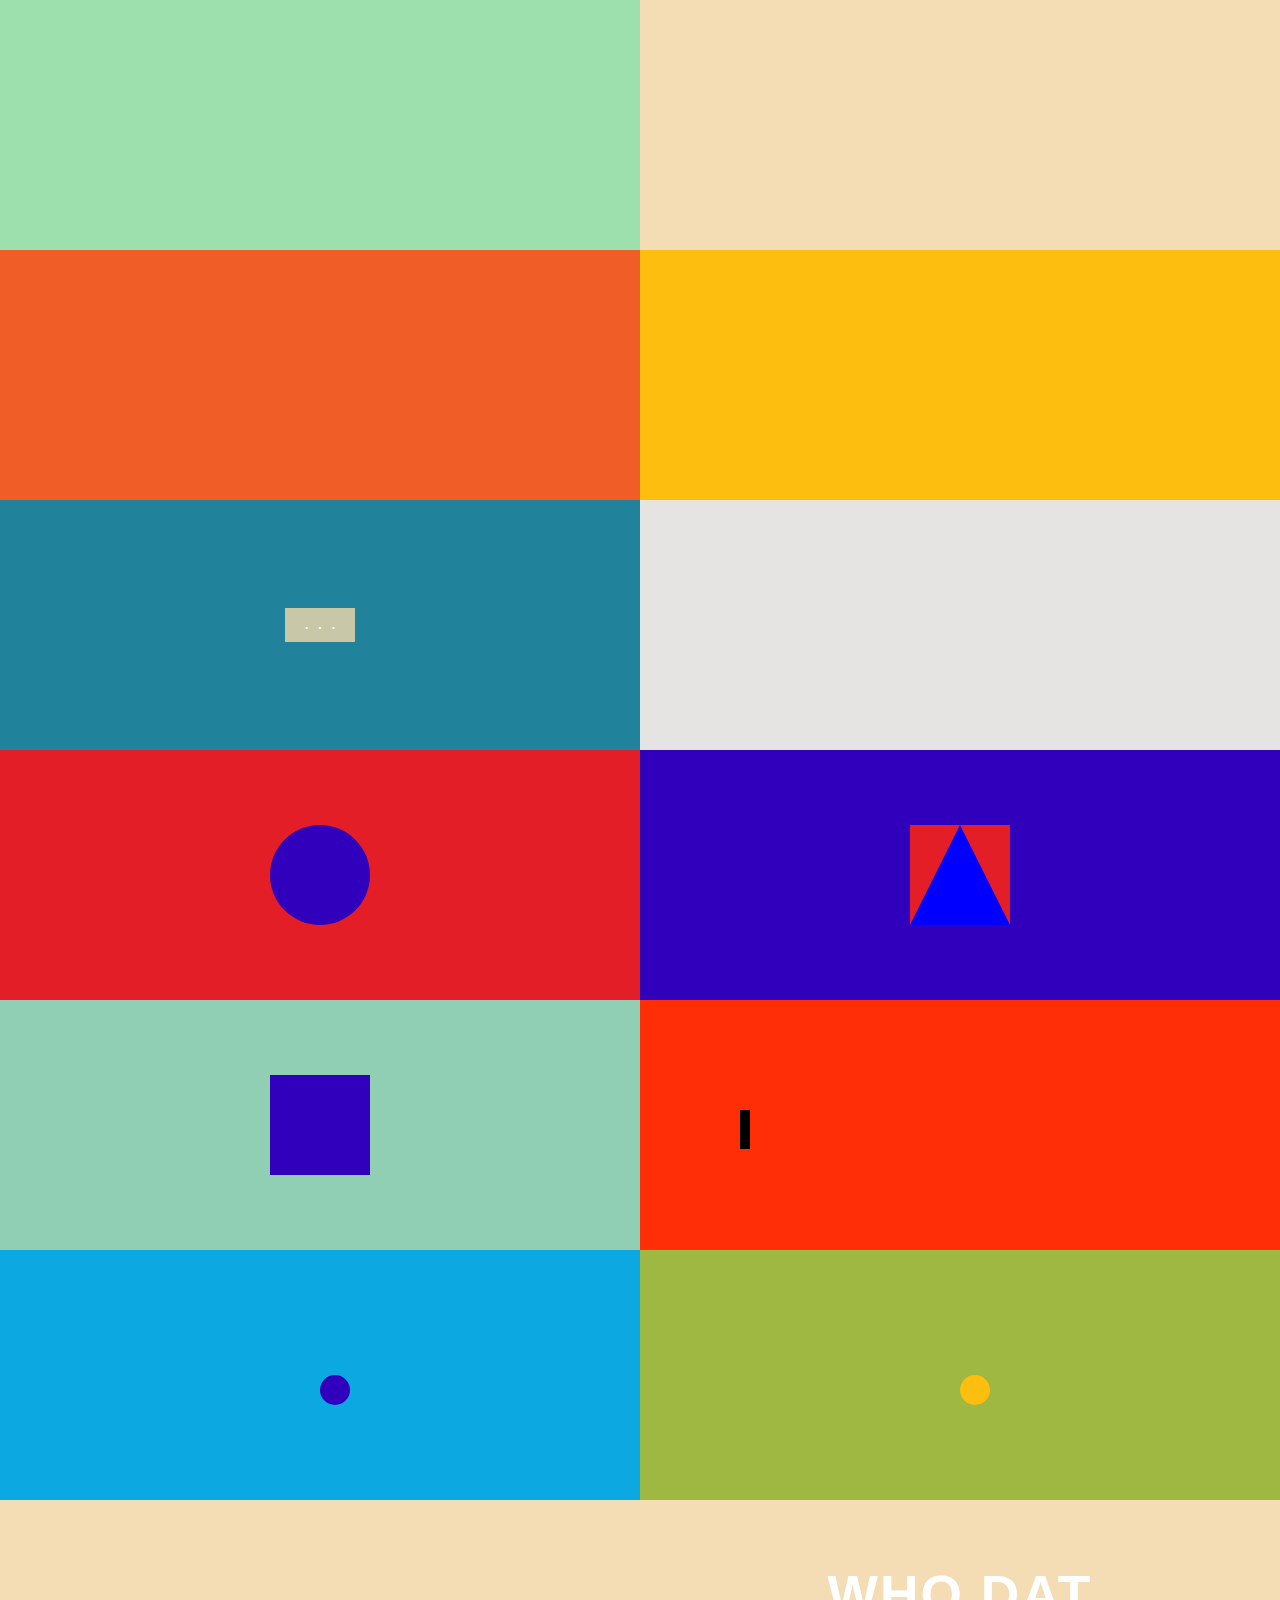
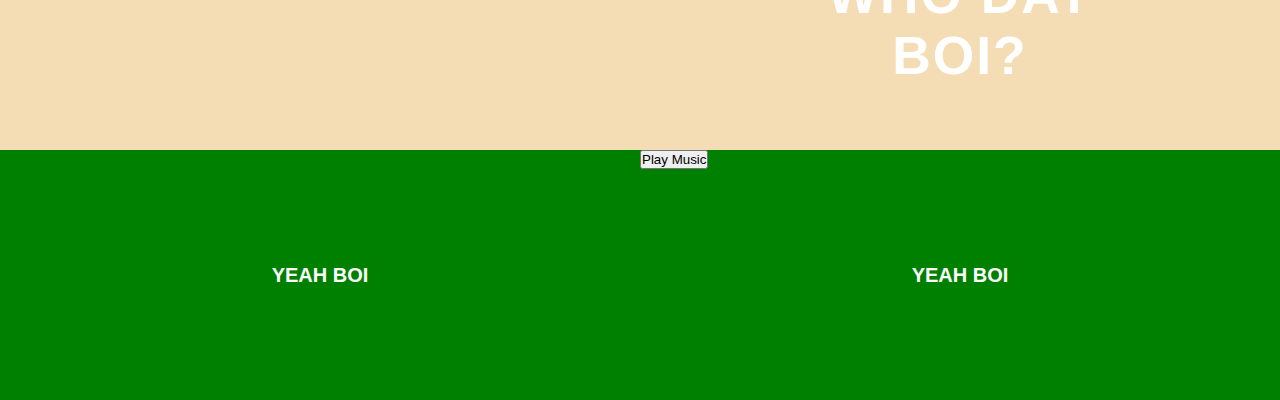
==== charrette/index.html @ 0225986e "yeah" ====
<!DOCTYPE html>
<html>

<head>
    <title>50 Results Charrette</title>
    <meta charset="utf-8" />
    <link rel="stylesheet" href="assets/main.css" type="text/css" />

    <!-- jquery -->
    <script src="https://code.jquery.com/jquery-1.10.2.js"></script>
    <script src="assets/script.js"></script>

</head>

<body>
    <!-- item 1 -->
      <div class="item" id="button1">
      </div>
    <!-- item 2 -->
    <div class="item" id="button2">
    </div>
    <!-- item 3 -->
    <div class="item" id="button3">
    </div>
    <!-- item 4 -->
    <div class="item" id="button4">
    </div>
    <!-- item 5 -->
    <div class="item" id="button5">
    <input type="button" id="buttonclick" value=".   .   ."></input>
    </div>
     <!-- item 6 -->
    <div class="item" id="button6">
    </div>
    <!-- item 7 -->
    <div class="item" id="button7">
    <a class="circle" id="square" style="border-radius: 125px;"></a>
    </div>
      <!-- item 8 -->
    <div class="item" id="button8">
    <a class="circle2" id="triangle" style="border-radius: 0px;"></a>
    </div>
       <!-- item 9 -->
    <div class="item" id="button9">
    <a class="square9" id="square" style="border-radius: 0px;"></a>
    </div>
       <!-- item 10-->
    <div class="item" id="button10">
    <div id="bar"></div>
    </div>

       <!-- item 11 -->
    <div class="item" id="button11">
    <a class="square11" id="square" style="border-radius: 125px;"></a>
    </div>

    <!-- item 12 -->
    <div class="item" id="button12">
    <a class="square12" id="square" style="border-radius: 125px;"></a>
    </div>
    <!-- item 13 -->
    <div class="item" id="button13">
    <a class="square13" id="square" style="border-radius: 0px;"></a>
    </div>
<!-- item 14 -->
    <div class="item" id="button14">
    <a class="square14" id="square" style="border-radius: 0px;"></a>
    </div>
    <!-- item 15 -->
    <div class="item" id="button15">
   <p class="centralT" id="yess">YEAH BOI</p>
    </div>
       
       <!-- item 16 -->
    <div class="item" id="button16">
   <p class="centralT" id="yess">YEAH BOI</p>
  <audio id="yeahhh"> <src="img/YEAH.mp3"></audio>
  <button onclick="document.getElementById('yeahhh').play()">Play Music</button>

    </div>
              

</body>
</html>
---- charrette/assets/main.css ----
/* reset padding and margins */

* {
	margin: 0px;
	padding: 0px;
}

body {
	font-family: helvetica, arial, sans-serif;
}

/* container */

.container {
	position: absolute;
	width: 100%;
	height:auto;
}

/* items */

.item {
	width: 50%;
    height: 250px;
    display: inline-block;
    margin: 0;
    float: left;
    overflow: hidden;
    position: relative;
	float: left; 
}

#button1{
	background-color: #9DE0AD;
}
#button2{
	background-color: #F4DDB4;

	
}
#button2:active::after {
	content: 'WOW';
	color: white;
    text-align: center;
    margin: 0;
    position: absolute;
    top: 50%;
    left: 50%;
    transform: translate(-50%, -50%);
    font-family: 'Helvetica', sans-serif;
    font-weight: bold;
    letter-spacing: 2px;
    font-size: 40pt;
}


#button3{
	background-color: #F15D27 ;
	cursor: help;
	
}
#button4{
	background-color: #FEBE10;
	cursor: crosshair;

	
}


#button5{
  background-color: #21839B;
}

#buttonclick{
    text-align: center;
    margin: 0;
    position: absolute;
    top: 50%;
    left: 50%;
    transform: translate(-50%, -50%);
    font-family: 'Helvetica', sans-serif;
    font-weight: bold;
    border: none;
    color: white;
    padding: 10px 20px;
    text-align: center;
    display: inline-block;
    font-size: 12px;
    background-color: #C8C8A9 ;
}

#button6{
	background-color: #E5E4E3;

	
}
#button6:active::after {
	content: '( ͡° ͜ʖ ͡°)       |°з°|';
	color: white;
    text-align: center;
    margin: 0;
    position: absolute;
    top: 50%;
    left: 50%;
    transform: translate(-50%, -50%);
    font-family: 'Helvetica', sans-serif;
    font-weight: bold;
    font-size: 20pt;
}

.circle {
    width:100px;
    height:100px;
    padding: 0;
    margin: 0;
    background-color: #3100BC;
    border-radius: 50px;
    outline: none;
    position: absolute;
    top: 50%;
    left: 50%;
    transform: translate(-50%, -50%);
}

#button7 .circle {
	background-color: #3100BC;
  
}

.square {
    width:100px;
    height:100px;
    padding: 0;
    margin: 0;
    background-color: #3100BC;
    outline: none;
    position: absolute;
    top: 50%;
    left: 50%;
    transform: translate(-50%, -50%);
}


#button7{
  background-color: #E41E26;

}

.circle2 {
    width:100px;
    height:100px;
    padding: 0;
    margin: 0;
    background-color: #E41E26;
    border-radius: 50px;
    outline: none;
    position: absolute;
    top: 50%;
    left: 50%;
    transform: translate(-50%, -50%);
}

.square2 {
    width:100px;
    height:100px;
    padding: 0;
    margin: 0;
    background-color: #E41E26;
    outline: none;
    position: absolute;
    top: 50%;
    left: 50%;
    transform: translate(-50%, -50%);
}

#triangle {
	width: 0;
	height: 0;
	background-color: #E41E26;
	border-left: 50px solid transparent;
	border-right: 50px solid transparent;
	border-bottom: 100px solid blue;
}

#button8 .circle2 {
	background-color: #E41E26;
    -webkit-transition: all 900ms ease;
                -moz-transition: all 900ms ease;
                -ms-transition: all 900ms ease;
                -o-transition: all 900ms ease;
                transition: all 900ms ease;
}

#button8{
  background-color: #3100BC;
}


#button9{
  background-color: #91CFB4;
}
.square9 {
    width:100px;
    height:100px;
    padding: 0;
    margin: 0;
    background-color: #3100BC;
    outline: none;
    position: absolute;
    top: 50%;
    left: 50%;
    transform: translate(-50%, -50%);
 }

 .square9:active{
 	width:100px;
    height:100px;
    padding: 0;
    margin: 0;
    background-color: #3100BC;
    outline: none;
    position: absolute;
    top: 50%;
    left: 50%;
    transform: translate(-50%, -50%);
  	animation-name: floating;
	-webkit-animation-name: floating;

	animation-duration: 1.5s;
	-webkit-animation-duration: 1.5s;

	animation-iteration-count: infinite;
	-webkit-animation-iteration-count: infinite;
}


@keyframes floating {
	0% {
		transform: translateY(0%);
	}
	50% {
		transform: translateY(15%);
	}
	100% {
		transform: translateY(0%);
	}
}


#button10{
  background-color: #FF2E06;
}

#bar {
    height: 39px;
    width: 10px;
    left: 100px;
    background-color: #000000;
    position: absolute;
    margin-top: 110px;
    cursor: pointer;
    transition: width 1s;
  }

  #bar.clicked {
      width: 200px;
    }


#button11{
  background-color: #0BA8E1;
}
.square11 {
    width:30px;
    height:30px;
    padding: 0;
    margin: 0;
    background-color: #3100BC;
    outline: none;
    position: absolute;
    top: 50%;
    left: 50%;
    /*transform: translate(-50%, -50%);*/
 }


.square11:hover{
  	animation-name: floating;
	-webkit-animation-name: floating;

	animation-duration: 1.5s;
	-webkit-animation-duration: 1.5s;

	animation-iteration-count: infinite;
	-webkit-animation-iteration-count: infinite;
}


@keyframes floating {
	0% {
		transform: translateY(0%);
	}
	50% {
		transform: translateY(50%);
	}
	100% {
		transform: translateY(0%);
	}
}

@-webkit-keyframes floating {
	0% {
		-webkit-transform: translateY(0%);
	}
	50% {
		-webkit-transform: translateY(8%);
	}
	100% {
		-webkit-transform: translateY(0%);
	}
}



#button12{
  background-color: #9EB841;
}
.square12 {
    width:30px;
    height:30px;
    padding: 0;
    margin: 0;
    background-color: #FEBE10;
    outline: none;
    position: absolute;
    top: 50%;
    left: 50%;
    /*transform: translate(-50%, -50%);*/
 }


.square12:hover{
  	animation-name: bounce;
  transform-origin: center bottom;

	animation-duration: 100ms;
	-webkit-animation-duration: 1.5s;

	animation-iteration-count: infinite;
	-webkit-animation-iteration-count: infinite;
}

@keyframes bounce {
  from, 20%, 53%, 80%, to { 
    animation-timing-function: cubic-bezier(0.215, 0.610, 0.355, 1.000);
    transform: translate3d(0,0,0);
  }

  40%, 43% {
    animation-timing-function: cubic-bezier(0.755, 0.050, 0.855, 0.060);
    transform: translate3d(0, -30px, 0);
  }

  70% {
    animation-timing-function: cubic-bezier(0.755, 0.050, 0.855, 0.060);
    transform: translate3d(0, -15px, 0);
  }

  90% {
    transform: translate3d(0,-4px,0);
  }
}

#button13{
	background-color: #F4DDB4;

	
}
#button13:active {
	content: 'byee';
	color: white;
    text-align: center;
    margin: 0;
    position: absolute;
    top: 50%;
    left: 50%;
    transform: translate(-50%, -50%);
    font-family: 'Helvetica', sans-serif;
    font-weight: bold;
    letter-spacing: 2px;
    font-size: 40pt;
}

#button14{
	background-color: #F4DDB4;
}
	
#button14::after {
	content: 'WHO DAT BOI?';
	color: white;
    text-align: center;
    margin: 0;
    position: absolute;
    top: 50%;
    left: 50%;
    transform: translate(-50%, -50%);
    font-family: 'Helvetica', sans-serif;
    font-weight: bold;
    letter-spacing: 2px;
    font-size: 40pt;
}


#button14:hover::after {
	content: 'WHO HIM IS?';
	color: white;
}


#button15 {
    background-color: green;
}


#yess {
	cursor: pointer;
    font-size: 20px;
    font-weight: bold;
    max-width: 80%;
    max-height: 400px;
    margin: 0;
    -webkit-transition: all 2000ms ease;
    -moz-transition: all 2000ms ease;
    -ms-transition: all 2000ms ease;
    -o-transition: all 2000ms ease;
    transition: all 2000ms ease;
    word-break: break-all;
    color:white;
    text-align: center;
    margin: 0;
    position: absolute;
    top: 50%;
    left: 50%;
    transform: translate(-50%, -50%);


}

#button16 {
    background-color: green;
}
/*#button13.item: : after {
 animation-name: zoomOutUp;
 animation-duration: 100ms;
	-webkit-animation-duration: 1.5s;

	animation-iteration-count: infinite;
	-webkit-animation-iteration-count: infinite;
}

@keyframes zoomOutUp {
  40% {
    opacity: 1;
    transform: scale3d(.475, .475, .475) translate3d(0, 60px, 0);
    animation-timing-function: cubic-bezier(0.550, 0.055, 0.675, 0.190);
  }

  to {
    opacity: 0;
    transform: scale3d(.1, .1, .1) translate3d(0, -2000px, 0);
    transform-origin: center bottom;
    animation-timing-function: cubic-bezier(0.175, 0.885, 0.320, 1);
  }
}
*/

/* .square11:active{
  	animation-name: tada;
	-webkit-animation-name: tada;

	animation-duration: 1.5s;
	-webkit-animation-duration: 1.5s;

	animation-iteration-count: infinite;
	-webkit-animation-iteration-count: infinite;
}

@keyframes tada {
  from {
    transform: scale3d(1, 1, 1);
  }

  10%, 20% {
    transform: scale3d(.9, .9, .9) rotate3d(0, 0, 1, -3deg);
  }

  30%, 50%, 70%, 90% {
    transform: scale3d(1.1, 1.1, 1.1) rotate3d(0, 0, 1, 3deg);
  }

  40%, 60%, 80% {
    transform: scale3d(1.1, 1.1, 1.1) rotate3d(0, 0, 1, -3deg);
  }

  to {
    transform: scale3d(1, 1, 1);
  }
}
*/


/* example buttons */

/*#button-1:hover {
	transform: rotate(90deg) scale(1.5);
	opacity: .3;
	background-color: green;
}

#button-1:active {
	background: pink;
	opacity: 1;
}*/

/* example buttons */

/*#button-2::after {
	content: 'this is added after the content inside the button';
	color: white;
}
*/
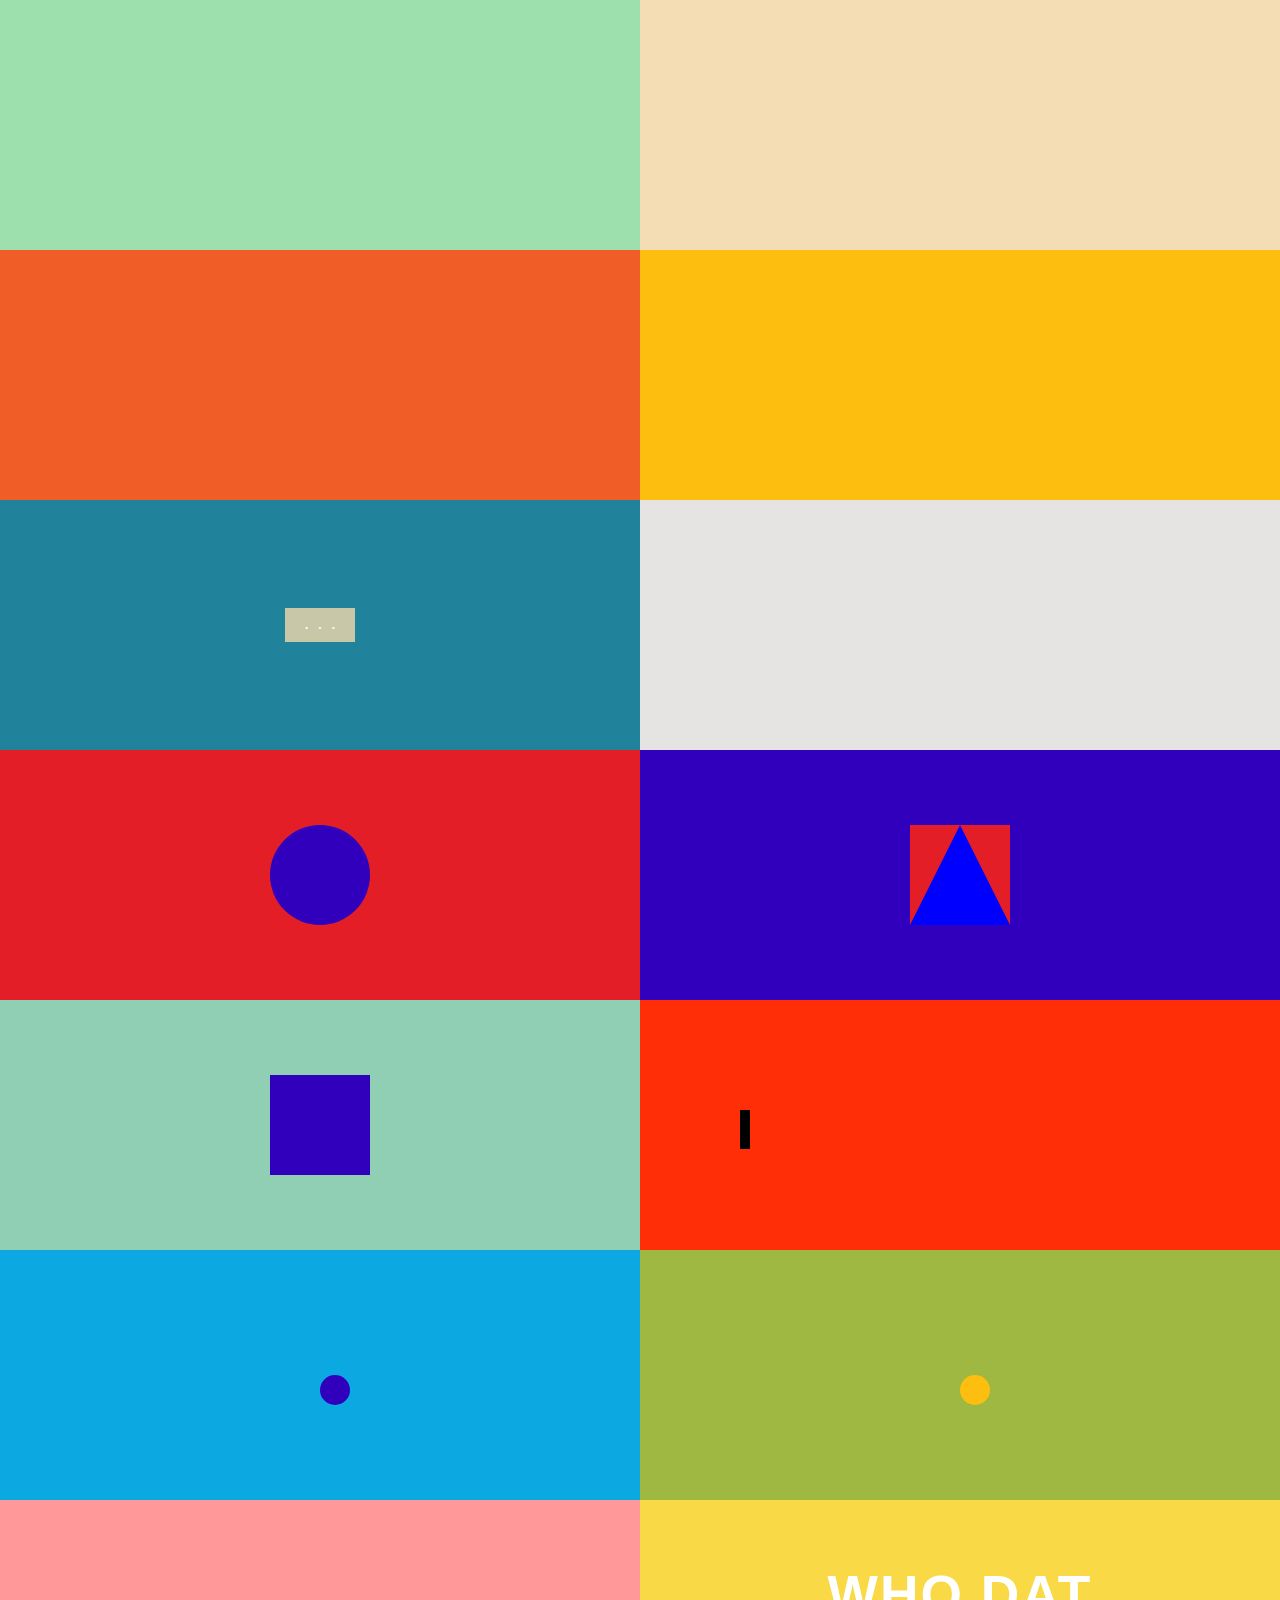
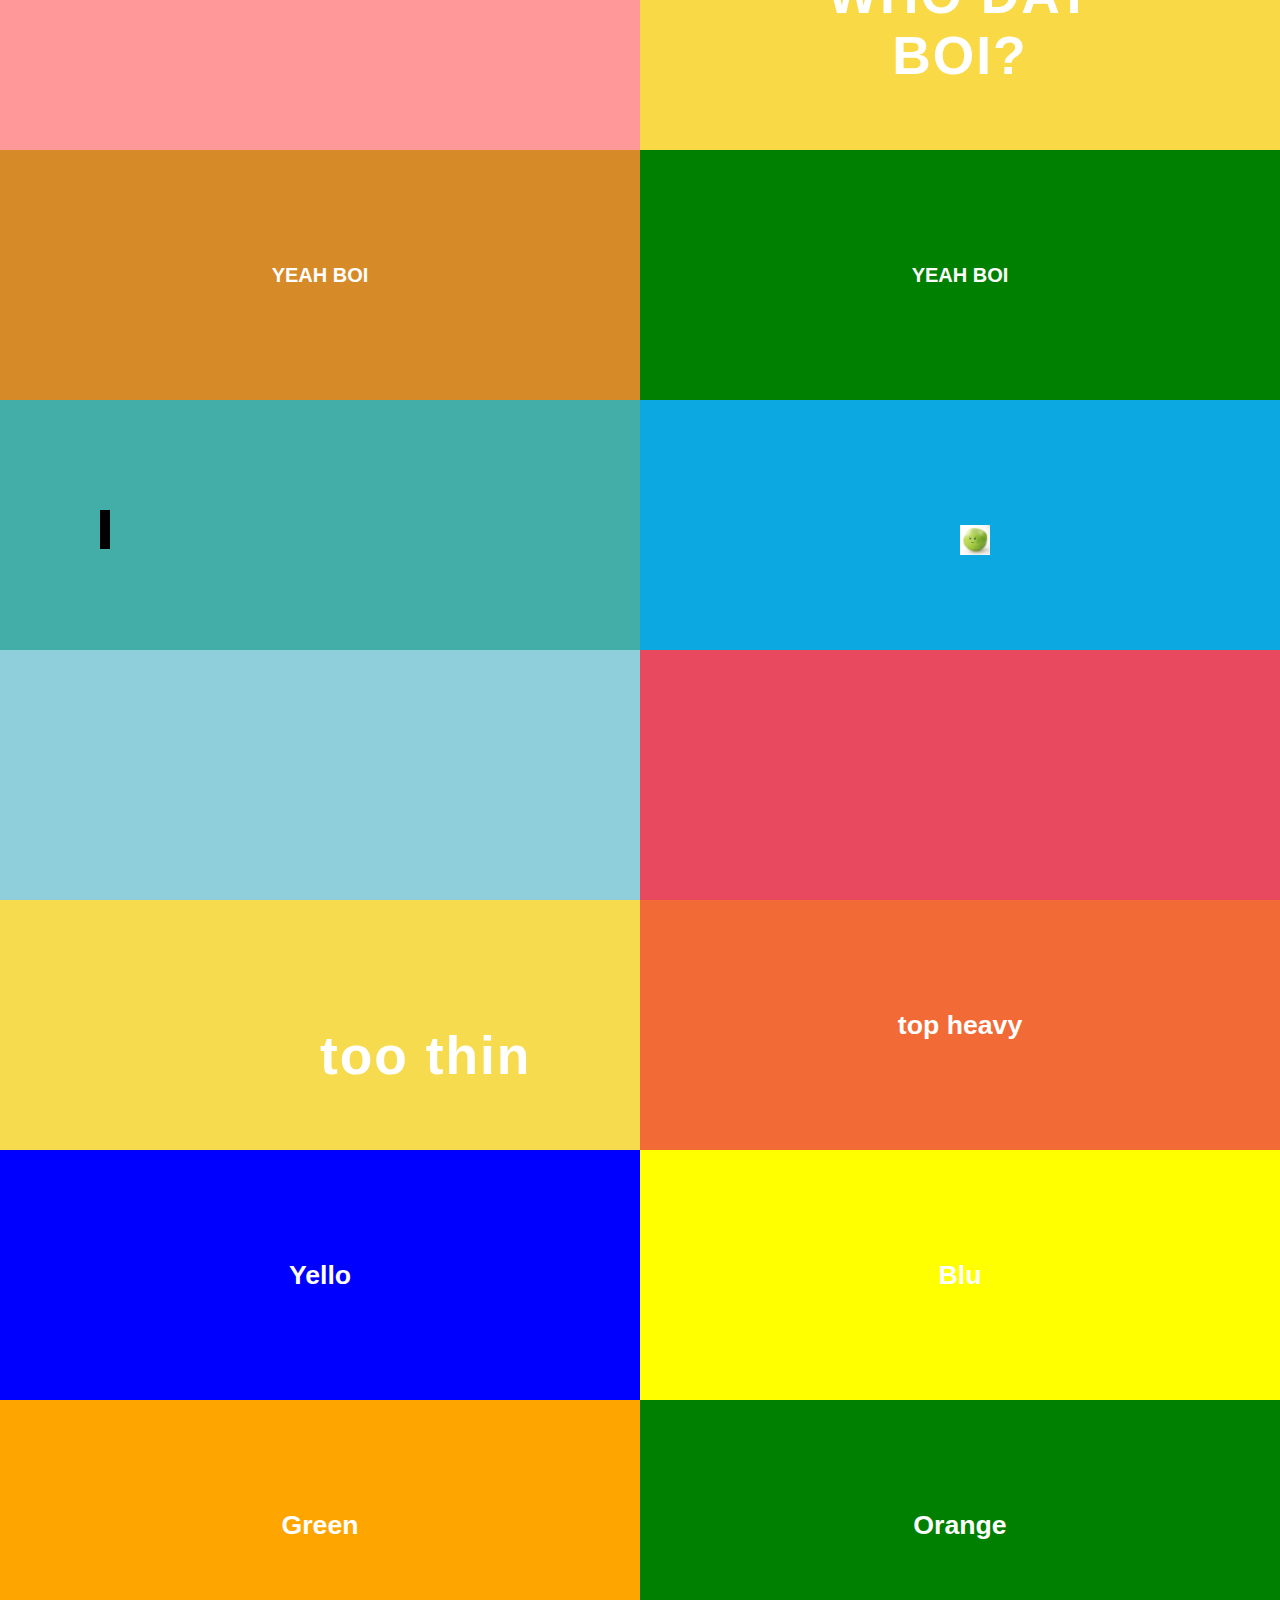
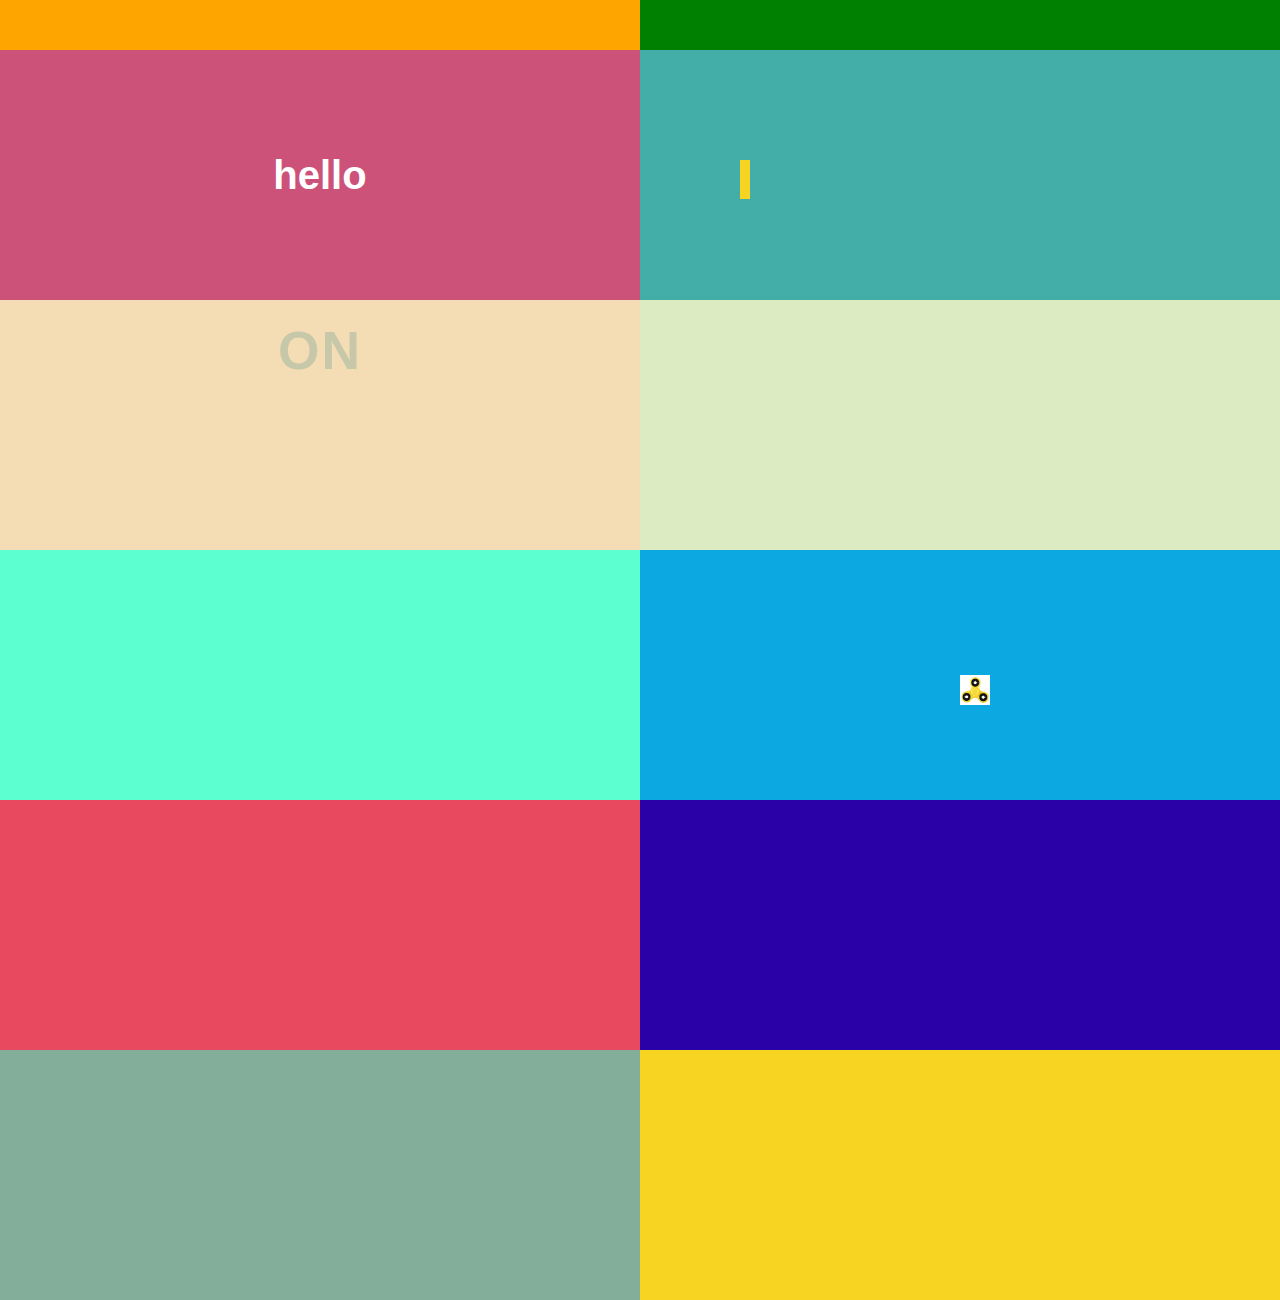
==== commit 107a13a1: "charrette" ====
--- a/charrette/index.html
+++ b/charrette/index.html
@@ -75,11 +75,100 @@
        <!-- item 16 -->
     <div class="item" id="button16">
    <p class="centralT" id="yess">YEAH BOI</p>
-  <audio id="yeahhh"> <src="img/YEAH.mp3"></audio>
-  <button onclick="document.getElementById('yeahhh').play()">Play Music</button>
 
     </div>
-              
 
+    <!-- item 17-->
+    <div class="item" id="button17">
+    <div id="bar17"></div>
+    </div>
+
+    <!-- item 18 -->
+    <div class="item" id="button18">
+     <img class="square18" id="square" src='img/pea.jpg' ></a>
+    </div>
+
+    <!-- item 19 -->
+    <div class="item" id="button19">
+    </div>
+    <!-- item 20 -->
+    <div class="item" id="button20">
+    </div>
+             
+    <!-- item 21 -->
+    <div class="item" id="button21">
+     <p  class="square21" id="square">too thin</p>
+    </div>
+    <!-- item 22 -->
+    <div class="item" id="button22">
+     <p  class="square22" id="square">top heavy</p>
+    </div>
+    <!-- item 23 -->
+    <div class="item" id="button23">
+     <p  class="square23" id="square">Yello</p>
+    </div>
+
+<!-- item 24 -->
+    <div class="item" id="button24">
+     <p  class="square24" id="square">Blu</p>
+    </div>
+
+<!-- item 25 -->
+    <div class="item" id="button25">
+     <p  class="square25" id="square">Green</p>
+    </div>
+
+     <!-- item 26 -->
+    <div class="item" id="button26">
+     <p  class="square26" id="square">Orange</p>
+    </div>
+
+
+     <!-- item 27 -->
+    <div class="item" id="button27">
+     <p  class="square27" id="square">hello</p>
+    </div>
+
+    <!-- item 28-->
+    <div class="item" id="button28">
+    <div id="bar28"></div>
+    </div>
+
+    <!-- item 29 -->
+    <div class="item" id="button29">
+    <p class="OFF">OFF</p>
+    <p class="ON">ON</p>
+
+    </div>
+
+ <!-- item 30 -->
+    <div class="item" id="button30">
+    </div>
+
+<!-- item 31 -->
+    <div class="item" id="button31">
+    <p class="__">____________________________________________________________________________________________________________________<br>_____________________________________________________________<br>_____________________________________________________________<br>_____________________________________________________________<br>_____________________________________________________________<br>_____________________________________________________________<br>_____________________________________________________________<br>_____________________________________________________________<br>_____________________________________________________________<br>_____________________________________________________________<br>_____________________________________________________________<br>_____________________________________________________________<br>_____________________________________________________________<br>_____________________________________________________________</p>
+    </div>
+
+ <!-- item 32 -->
+     <div class="item" id="button32">
+     <img class="square32" id="square" src='img/fidget.jpeg' ></a>
+    </div>
+
+<!-- item 33 -->
+    <div class="item" id="button33">
+    </div>
+
+<!-- item 34 -->
+    <div class="item" id="button34">
+    </div>
+
+<!-- item 35 -->
+    <div class="item" id="button35">
+    </div>
+
+    <!-- item 36-->
+    <div class="item" id="button36">
+    </div>
 </body>
 </html>--- a/charrette/assets/main.css
+++ b/charrette/assets/main.css
@@ -372,7 +372,7 @@
 }
 
 #button13{
-	background-color: #F4DDB4;
+	background-color: #FF9999;
 
 	
 }
@@ -392,7 +392,7 @@
 }
 
 #button14{
-	background-color: #F4DDB4;
+	background-color: #F9D946;
 }
 	
 #button14::after {
@@ -418,7 +418,7 @@
 
 
 #button15 {
-    background-color: green;
+    background-color: #D78A28;
 }
 
 
@@ -449,6 +449,504 @@
 #button16 {
     background-color: green;
 }
+
+#button17{
+  background-color: #43ADA8;
+}
+
+#bar17 {
+    height: 39px;
+    width: 10px;
+    left: 100px;
+    background-color: #000000;
+    position: absolute;
+    margin-top: 110px;
+    cursor: pointer;
+    transition: width 1s;
+  }
+
+  #bar17.clicked {
+      width: 200px;
+      transform: translate(100px);
+      animation: ease;
+    }
+
+#button18{
+  background-color: #0BA8E1;
+}
+
+.square18 {
+    width:30px;
+    height:30px;
+    padding: 0;
+    margin: 0;
+    background-color: #3100BC;
+    outline: none;
+    position: absolute;
+    top: 50%;
+    left: 50%;
+    /*transform: translate(-50%, -50%);*/
+ }
+ .square18.clicked {
+    width:300px;
+    height:300px;
+    position: absolute;
+   transform: translate(-50%, -50%);
+   transition: 2s;
+ }
+
+#button19 {
+    background-color: #8FCEDB;
+    cursor:zoom-in;
+}
+
+#button20 {
+    background-color: #E8495F;
+    cursor:zoom-out;
+}
+
+
+#button21{
+  background-color: #F7DB4E;
+}
+
+.square21 {
+    content: "too thin"
+    width:30px;
+    height:30px;
+    padding: 0;
+    margin: 0;
+    outline: none;
+    position: absolute;
+    top: 50%;
+    left: 50%;
+    font-family: 'Helvetica', sans-serif;
+    font-weight: bold;
+    letter-spacing: 2px;
+    font-size: 40pt;
+    font-weight: bold;
+    border: none;
+    color: white;
+
+    /*transform: translate(-50%, -50%);*/
+ }
+ .square21.clicked {
+    position: absolute;
+    transform: scale(2, 0.5);
+   transition: 1s;
+ }
+
+
+#button22{
+  background-color: #F26B37;
+}
+
+.square22 {
+    content: 'top heavy';
+    color: white;
+    text-align: center;
+    margin: 0;
+    position: absolute;
+    top: 50%;
+    left: 50%;
+    transform: translate(-50%, -50%);
+    font-family: 'Helvetica', sans-serif;
+    font-weight: bold;
+    font-size: 20pt;
+
+    /*transform: translate(-50%, -50%);*/
+ }
+ .square22.clicked {
+    position: absolute;
+    transform: rotate(0.5turn);
+   transition: 1s;
+ }
+
+
+#button23{
+  background-color: blue;
+}
+
+.square23 {
+    color: white;
+    text-align: center;
+    margin: 0;
+    position: absolute;
+    top: 50%;
+    left: 50%;
+    transform: translate(-50%, -50%);
+    font-family: 'Helvetica', sans-serif;
+    font-weight: bold;
+    font-size: 20pt;
+    cursor: crosshair;
+
+    /*transform: translate(-50%, -50%);*/
+ }
+
+ .square23:active { 
+    background-color: yellow;
+}
+
+
+#button24{
+  background-color: yellow;
+}
+
+.square24 {
+    color: white;
+    text-align: center;
+    margin: 0;
+    position: absolute;
+    top: 50%;
+    left: 50%;
+    transform: translate(-50%, -50%);
+    font-family: 'Helvetica', sans-serif;
+    font-weight: bold;
+    font-size: 20pt;
+    cursor: crosshair;
+
+    /*transform: translate(-50%, -50%);*/
+ }
+
+ .square24:active { 
+    background-color: blue;
+}
+
+#button25{
+  background-color: orange;
+}
+
+.square25 {
+    color: white;
+    text-align: center;
+    margin: 0;
+    position: absolute;
+    top: 50%;
+    left: 50%;
+    transform: translate(-50%, -50%);
+    font-family: 'Helvetica', sans-serif;
+    font-weight: bold;
+    font-size: 20pt;
+    cursor: crosshair;
+
+    /*transform: translate(-50%, -50%);*/
+ }
+
+ .square25:active { 
+    background-color: green;
+     transform: perspective( 600px ) rotateY( 180deg );
+      transition: 1s;
+}
+
+
+#button26{
+  background-color: green;
+}
+
+.square26 {
+    color: white;
+    text-align: center;
+    margin: 0;
+    position: absolute;
+    top: 50%;
+    left: 50%;
+    transform: translate(-50%, -50%);
+    font-family: 'Helvetica', sans-serif;
+    font-weight: bold;
+    font-size: 20pt;
+    cursor: crosshair;
+
+    /*transform: translate(-50%, -50%);*/
+ }
+
+ .square26:active { 
+    background-color: orange;
+     transform: perspective( 1200px ) rotateX( 180deg );
+      transition: 1s;
+}
+
+#button27{
+  background-color: #CD527A;
+}
+
+.square27 {
+    color: white;
+    text-align: center;
+    margin: 0;
+    position: absolute;
+    top: 50%;
+    left: 50%;
+    transform: translate(-50%, -50%);
+    font-family: 'Helvetica', sans-serif;
+    font-weight: bold;
+    font-size: 30pt;
+    cursor: zoom-in;
+
+    /*transform: translate(-50%, -50%);*/
+ }
+
+ .square27:active { 
+    transform: scale(2.5);
+    transform: perspective(1200px) translateZ(800px);
+      transition: 1s;
+      text-align: center;
+    margin: 0;
+    position: absolute;
+    top: 50%;
+    left: 50%;
+    font-family: 'Helvetica', sans-serif;
+    font-weight: bold;
+    font-size: 30pt;
+    cursor: zoom-in;
+}
+
+#button28{
+  background-color: #43ADA8;
+}
+
+#bar28 {
+    height: 39px;
+    width: 10px;
+    left: 100px;
+    background-color: #F8D422;
+    position: absolute;
+    margin-top: 110px;
+    cursor: pointer;
+    transition: width 1s;
+  }
+
+  #bar28.clicked {
+    border-radius: 1000px;
+    width:50px;
+    height:50px;
+     transform: translate(100px) rotate(90deg);
+    animation:ease;
+    animation-name: rotateOut;
+    transform-origin: center bottom;
+
+    animation-duration: 100ms;
+    -webkit-animation-duration: 1.5s;
+
+    animation-iteration-count: infinite;
+    -webkit-animation-iteration-count: infinite;
+}
+
+@keyframes rotateOut {
+  from {
+    transform-origin: center;
+    opacity: 1;
+  }
+
+  to {
+    transform-origin: center;
+    transform: rotate3d(0, 0, 1, 200deg);
+    opacity: 0;
+  }
+}
+
+
+#button29{
+    background-color: #F4DDB4;
+
+    
+}
+
+#button29.clicked{
+    background-color: #C7C8A9;
+
+    
+}
+
+.ON{
+    color: #C7C8A9;
+    text-align: center;
+    margin: 0;
+    position: absolute;
+    top: 20%;
+    left: 50%;
+    transform: translate(-50%, -50%);
+    font-family: 'Helvetica', sans-serif;
+    font-weight: bold;
+    letter-spacing: 2px;
+    font-size: 40pt;
+
+}
+
+.OFF{
+    color:#F4DDB4;
+    text-align: center;
+    margin: 0;
+    position: absolute;
+    top: 50%;
+    left: 50%;
+    transform: translate(-50%, -50%);
+    font-family: 'Helvetica', sans-serif;
+    font-weight: bold;
+    letter-spacing: 2px;
+    font-size: 40pt;
+
+}
+
+p.__::selection {
+    color: #5CFFD0;
+   background: #ffb7b7;
+}
+
+p.__ {
+    color: #5CFFD0;
+}
+
+
+
+#button30{
+    background-color: #DCEBC2;
+}
+
+#button30.clicked{
+    background-color: #5A4F50;
+ 
+}
+
+#button31{
+    background-color: #5CFFD0;
+}
+
+#button32{
+  background-color: #0BA8E1;
+}
+
+.square32 {
+    width:30px;
+    height:30px;
+    padding: 0;
+    margin: 0;
+    background-color: #3100BC;
+    outline: none;
+    position: absolute;
+    top: 50%;
+    left: 50%;
+    /*transform: translate(-50%, -50%);*/
+ }
+
+.square32.clicked {
+    width:500px;
+    height:500px;
+    top: -20%;
+    left: 17%;
+     transform: translate(100px) rotate(90deg);
+    animation:ease;
+     animation-name: rotateIn;
+
+    animation-duration: 40ms;
+
+    animation-iteration-count: infinite;
+    -webkit-animation-iteration-count: infinite;
+}
+
+@keyframes rotateIn {
+  from {
+    transform-origin: center;
+    transform: rotate3d(0, 0, 1, -200deg);
+    opacity: 1;
+  }
+
+  to {
+    transform-origin: center;
+    transform: none;
+    opacity: 1;
+  }
+}
+
+#button33{
+  background-color: #E8495F;
+} 
+
+
+#button33:hover {
+    transform: rotate(90deg) scaleX(60);
+    opacity: 1; 
+} 
+
+#button34{
+  background-color: #2A01A7;
+} 
+
+#button34:hover {
+    background: pink;
+    opacity: 1;
+    animation: skew 3s infinite;
+  transform: skew(20deg);
+  animation-direction: alternate;
+  opacity: 1;
+}
+
+@keyframes skew {
+  0% {
+    transform: skewX(80deg);
+  }
+  100% {
+    transform: skewX(-80deg);
+  }
+}
+
+#button35{
+  background-color: #83AF9A;
+} 
+
+#button35:active {
+    background: pink;
+    opacity: 1;
+    animation: skewe 3s infinite;
+  transform: skew(20deg);
+  animation-direction: alternate;
+  opacity: 1;
+}
+
+@keyframes skewe {
+  0% {
+    transform: skewY(100deg);
+  }
+  100% {
+    transform: skewY(-100deg);
+  }
+}
+
+#button36{
+  background-color: #F8D422;
+} 
+
+#button36:active {
+    background: pink;
+     animation: skewed 3s infinite;
+  transform: skew(20deg);
+  animation-direction: alternate;
+  opacity: 1;
+}
+
+@keyframes skewed {
+  0% {
+    transform: skew(20deg);
+  }
+  100% {
+  transform: rotate(164deg) scale(0.968) skew(31deg) translate(-122px);
+
+  }
+}
+
+
+    
+}
+
+
+
+}
+
+
+
+
+
+
+
 /*#button13.item: : after {
  animation-name: zoomOutUp;
  animation-duration: 100ms;
@@ -511,16 +1009,6 @@
 
 /* example buttons */
 
-/*#button-1:hover {
-	transform: rotate(90deg) scale(1.5);
-	opacity: .3;
-	background-color: green;
-}
-
-#button-1:active {
-	background: pink;
-	opacity: 1;
-}*/
 
 /* example buttons */
 
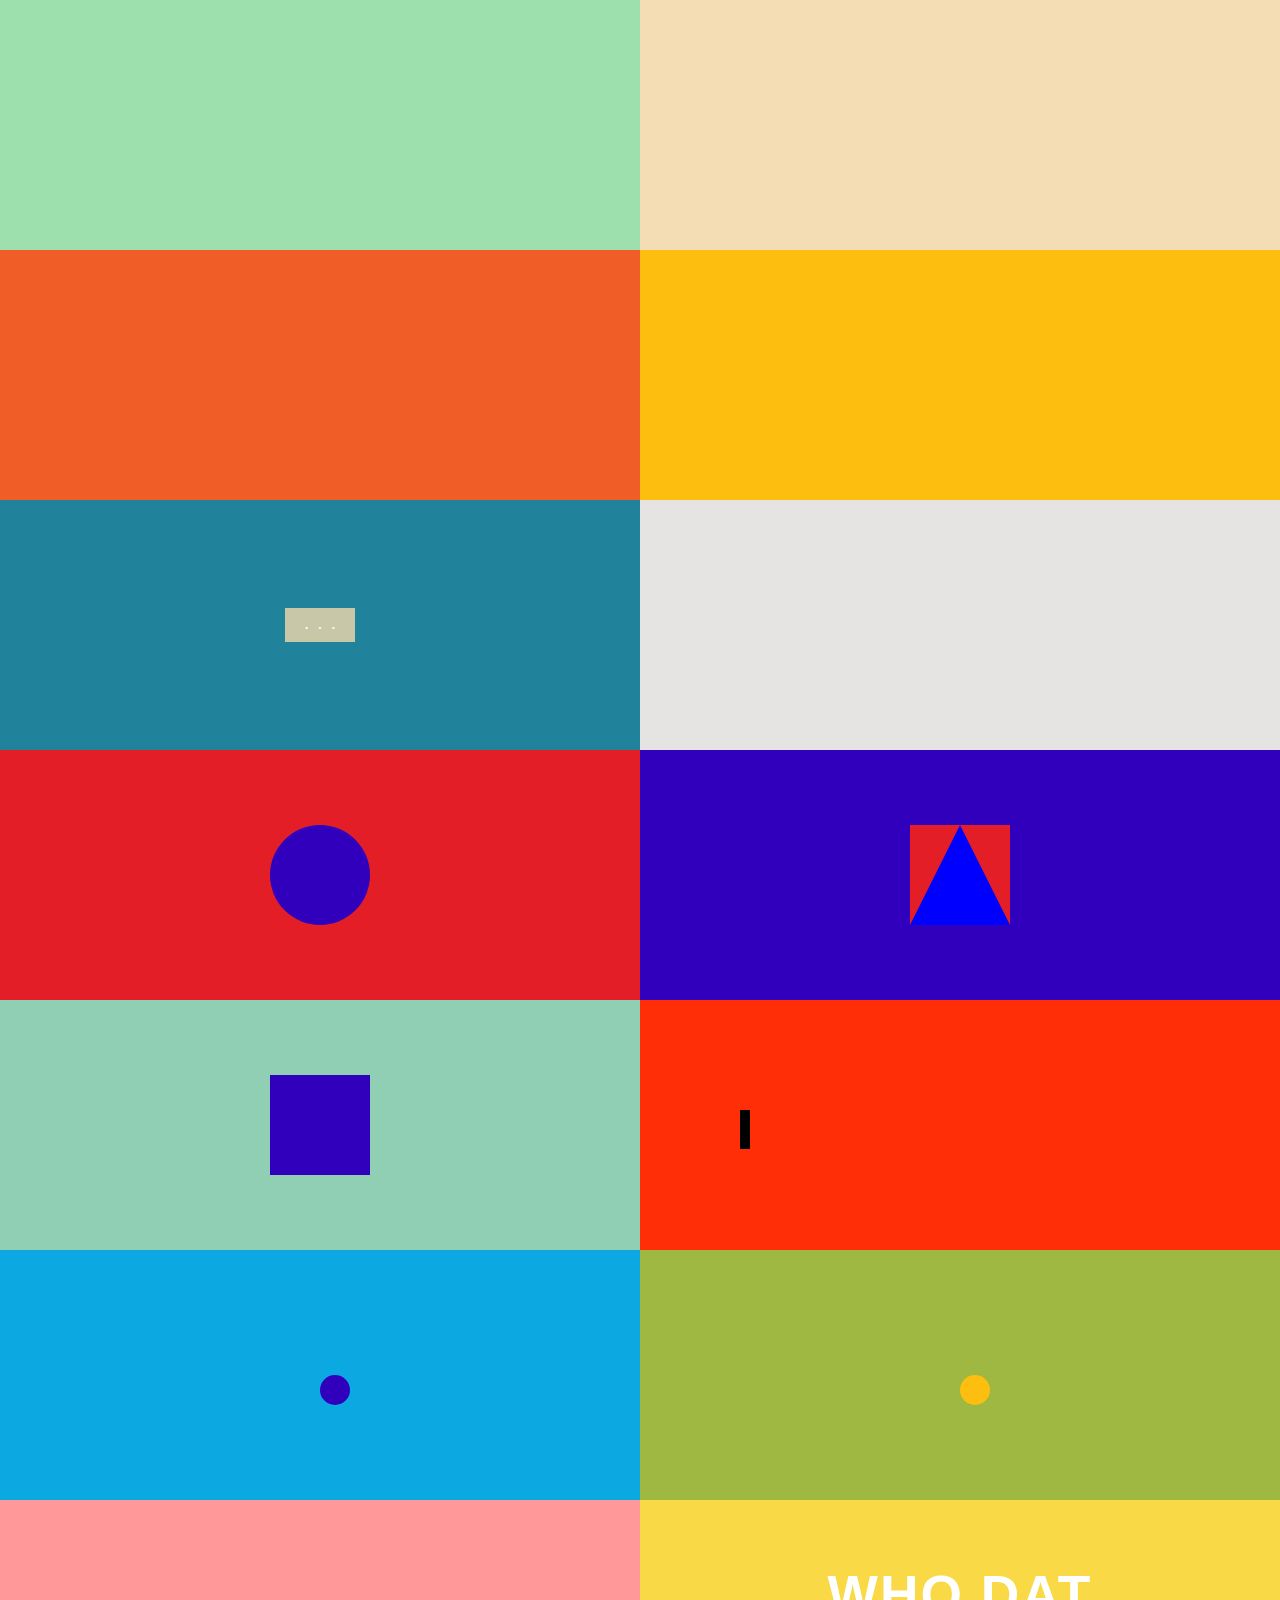
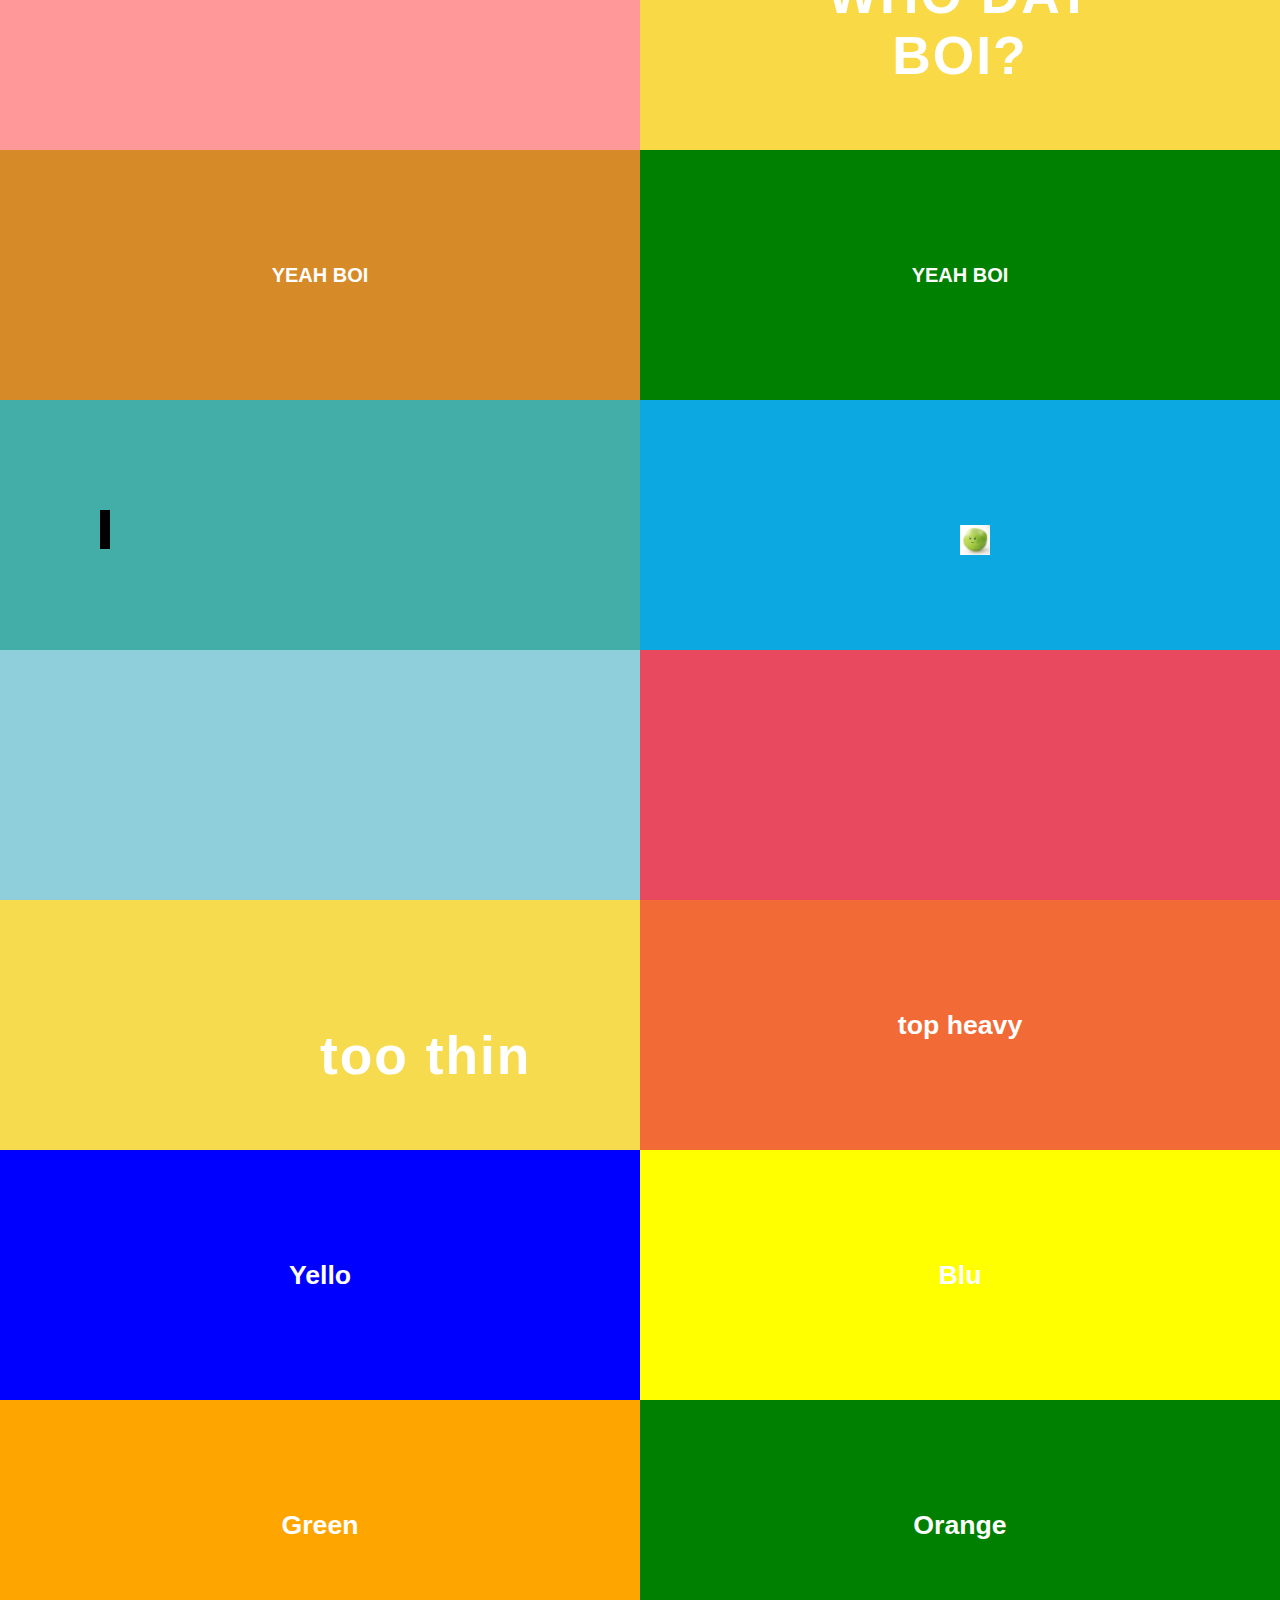
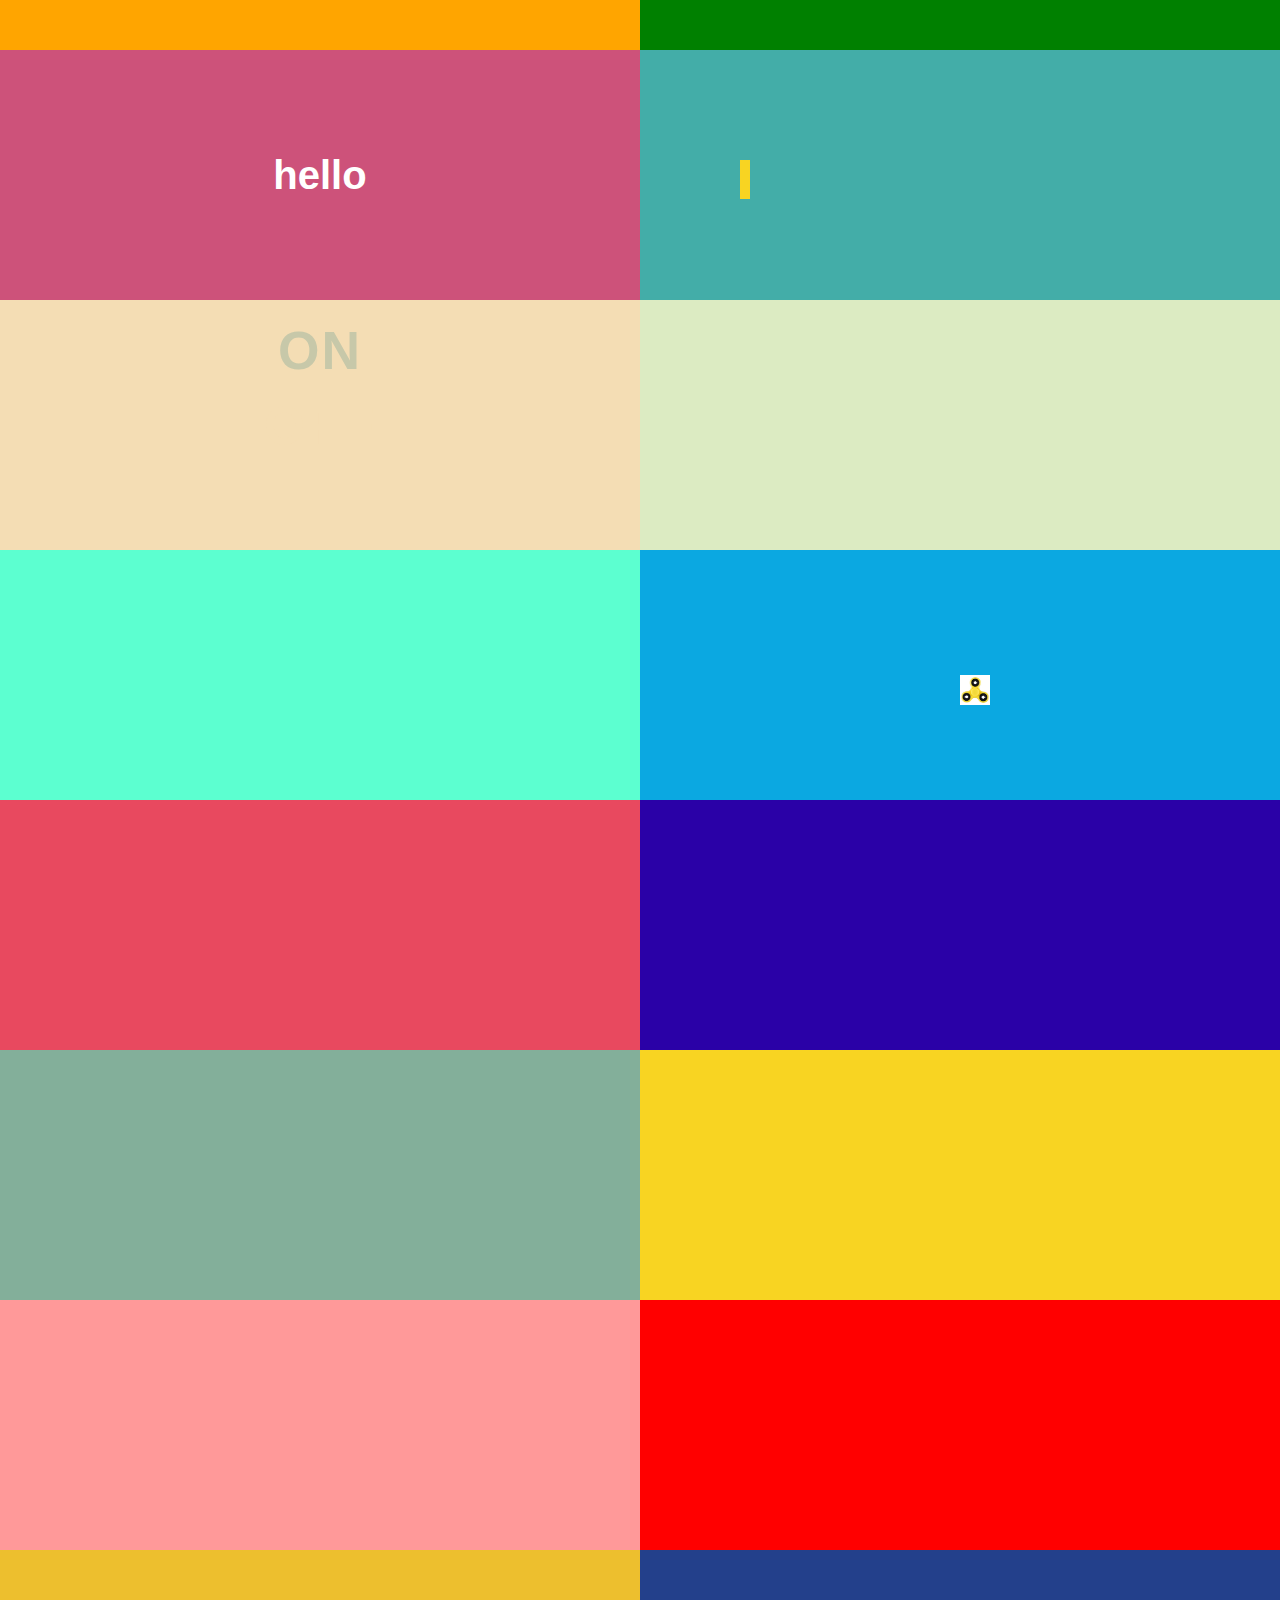
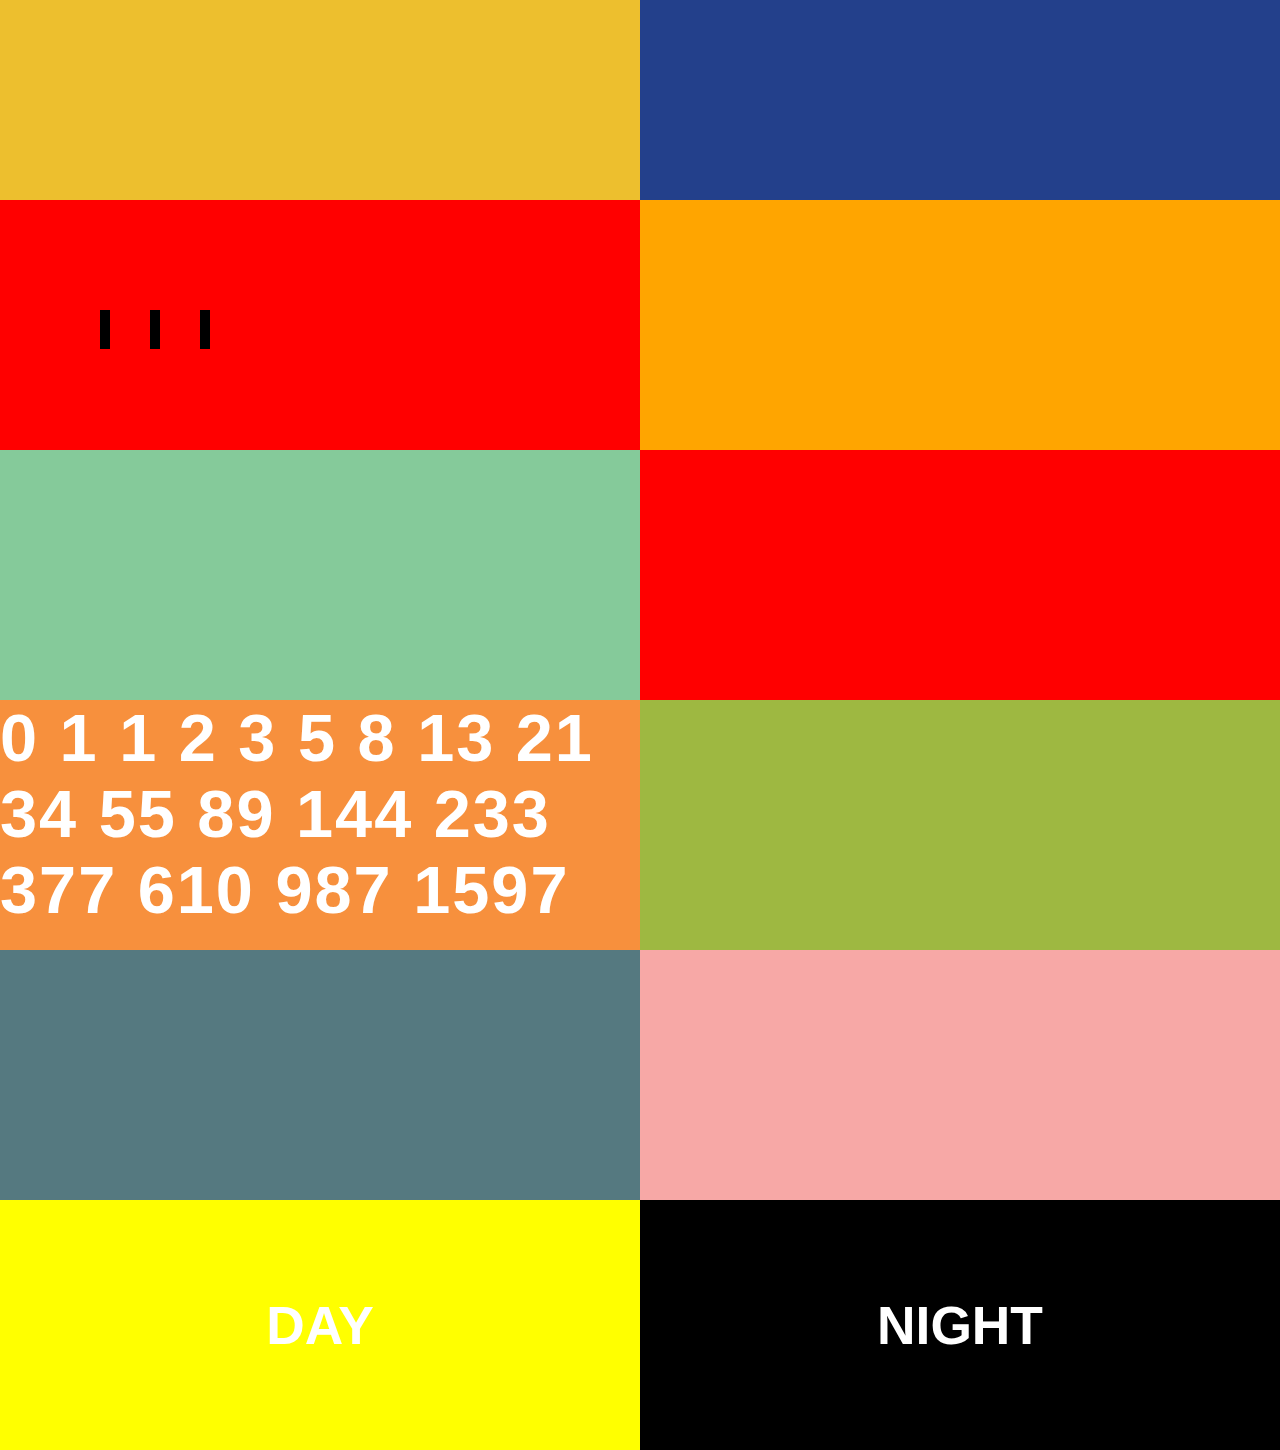
==== commit e375e90d: "Charrettedone50" ====
--- a/charrette/index.html
+++ b/charrette/index.html
@@ -170,5 +170,66 @@
     <!-- item 36-->
     <div class="item" id="button36">
     </div>
+
+     <!-- item 37-->
+    <div class="item" id="button37">
+    </div>
+
+     <!-- item 38-->
+    <div class="item" id="button38">
+    </div>
+
+     <!-- item 39-->
+    <div class="item" id="button39">
+    </div>
+
+    <!-- item 40-->
+    <div class="item" id="button40">
+    </div>
+
+
+      <!-- item 41-->
+    <div class="item" id="button41">
+    <div id="bar41"></div><div id="bar41-1"></div><div id="bar41-2"></div>
+    </div>
+
+    <!-- item 42-->
+    <div class="item" id="button42">
+    </div>
+
+<!-- item 43-->
+    <div class="item" id="button43">
+    </div>
+
+    <!-- item 44-->
+    <div class="item" id="button44">
+    </div>
+    <!-- item 45-->
+    <div class="item" id="button45">
+    <div id=numbers> 0      1      1      2      3      5      8      13     21     34     55     89     144      233      377      610      987      1597     2584     4181     6765     10946   17711   28657   46368   75025   121393  196418  317811  514229  832040  1346269  2178309 3524578  5702887  9227465  14930352     24157817      39088169      63245986    102334155     165580141     267914296     433494437     701408733     1134903170      1836311903    
+</div>
+    </div>
+
+    <!-- item 46-->
+    <div class="item" id="button46">
+    </div>
+
+<!-- item 47-->
+    <div class="item" id="button47">
+    </div> 
+
+    <!-- item 47-->
+    <div class="item" id="button48">
+    </div>
+
+    <!-- item 49-->
+    <div class="item" id="button49">
+    <p id='day'>DAY</p>
+    </div> 
+ <!-- item 50-->
+    <div class="item" id="button50">
+    <p id='night'>NIGHT</p>
+    </div> 
+
 </body>
 </html>--- a/charrette/assets/main.css
+++ b/charrette/assets/main.css
@@ -934,87 +934,261 @@
 }
 
 
+#button37{
+    background-color: #FF9999;
+
     
 }
-
-
-
-}
-
-
-
-
-
-
-
-/*#button13.item: : after {
- animation-name: zoomOutUp;
- animation-duration: 100ms;
-	-webkit-animation-duration: 1.5s;
-
-	animation-iteration-count: infinite;
-	-webkit-animation-iteration-count: infinite;
-}
-
-@keyframes zoomOutUp {
-  40% {
+#button37:active {
+    text-align: center;
+    margin: 0;
+    position: relative;
+    left: 50%;
+    animation: moved 2s;
+}
+
+@keyframes moved {
+   0%{
+     transform: translateY(0px);
+    }
+
+    50%{
+        transform: translateY(-250px);
+
+    }
+
+    100%{
+        transform: translateY(-500px);
+    }
+}
+
+
+#button38{
+    background-color: red;
+
+    
+}
+#button38:active::after {
+    content: '(*ゝω・)ﾉ|';
+    color: white;
+    text-align: center;
+    margin: 0;
+    position: absolute;
+    top: 50%;
+    left: 50%;
+    transform: translate(-50%, -50%);
+    font-family: 'Helvetica', sans-serif;
+    font-weight: bold;
+    font-size: 40pt;
+}
+
+#button39{
+    background-color: #EDBF2E;
+
+}
+#button39:active{
+    background-color: blue;
+    width: 100%;
+    transform: translateY(-400px);
+
+}
+
+
+#button40{
+    background-color: #23408B;
+
+}
+
+#button41{
+    background-color: red;
+}
+#bar41 {
+    height: 39px;
+    width: 10px;
+    left: 100px;
+    background-color: #000000;
+    position: absolute;
+    margin-top: 110px;
+    cursor: pointer;
+    transition: width 1s;
+  }
+
+  #bar41-1 {
+    height: 39px;
+    width: 10px;
+    left: 150px;
+    background-color: #000000;
+    position: absolute;
+    margin-top: 110px;
+    cursor: pointer;
+    transition: width 1s;
+  }
+
+
+  #bar41-2 {
+    height: 39px;
+    width: 10px;
+    left: 200px;
+    background-color: #000000;
+    position: absolute;
+    margin-top: 110px;
+    cursor: pointer;
+    transition: width 1s;
+  }
+   #bar41-3 {
+    height: 39px;
+    width: 10px;
+    left: 200px;
+    background-color: #000000;
+    position: absolute;
+    margin-top: 110px;
+    cursor: pointer;
+    transition: width 1s;
+  }
+
+  #bar41.clicked {
+      transform: rotateX(90deg);
+      transition: 1s;
+    }
+
+#bar41-1.clicked {
+      transform: rotateX(90deg);
+      transition: 1s;
+    }
+
+    #bar41-2.clicked {
+      transform: rotateX(90deg);
+      transition: 1s;
+    }
+
+ #bar41-3.clicked {
+      transform: rotateX(90deg);
+      transition: 1s;
+    }
+
+#button42{
+    background-color: orange;
+}
+
+.spinEffect{
+   transform: rotate(15deg);
+   -webkit-transform: rotate(45deg);
+   -ms-transform: rotate(45deg);
+}
+
+#button43{
+    background-color: #85CA9A;
+
+}
+#button44{
+    background-color: red;
+
+}
+
+#button45{
+    background-color: #F7903D;
+
+}
+
+#numbers{
+    font-family: 'Helvetica', sans-serif;
+    font-weight: bold;
+    letter-spacing: 2px;
+    font-size: 50pt;
+    height:224px;
+    overflow: auto;
+    color: white;
+
+}
+
+#button46{
+  background-color: #9EB841;
+} 
+
+#button46:active {
+     animation: rollIn 3s infinite;
+  animation-direction: alternate;
+  opacity: 1;
+}
+
+
+@keyframes rollIn {
+  from {
+    opacity: 0;
+    transform: translate3d(-100%, 0, 0) rotate3d(0, 0, 1, -120deg);
+  }
+
+  to {
     opacity: 1;
-    transform: scale3d(.475, .475, .475) translate3d(0, 60px, 0);
-    animation-timing-function: cubic-bezier(0.550, 0.055, 0.675, 0.190);
-  }
-
-  to {
-    opacity: 0;
-    transform: scale3d(.1, .1, .1) translate3d(0, -2000px, 0);
-    transform-origin: center bottom;
-    animation-timing-function: cubic-bezier(0.175, 0.885, 0.320, 1);
-  }
-}
-*/
-
-/* .square11:active{
-  	animation-name: tada;
-	-webkit-animation-name: tada;
-
-	animation-duration: 1.5s;
-	-webkit-animation-duration: 1.5s;
-
-	animation-iteration-count: infinite;
-	-webkit-animation-iteration-count: infinite;
-}
-
-@keyframes tada {
-  from {
-    transform: scale3d(1, 1, 1);
-  }
-
-  10%, 20% {
-    transform: scale3d(.9, .9, .9) rotate3d(0, 0, 1, -3deg);
-  }
-
-  30%, 50%, 70%, 90% {
-    transform: scale3d(1.1, 1.1, 1.1) rotate3d(0, 0, 1, 3deg);
-  }
-
-  40%, 60%, 80% {
-    transform: scale3d(1.1, 1.1, 1.1) rotate3d(0, 0, 1, -3deg);
-  }
-
-  to {
-    transform: scale3d(1, 1, 1);
-  }
-}
-*/
-
-
-/* example buttons */
-
-
-/* example buttons */
-
-/*#button-2::after {
-	content: 'this is added after the content inside the button';
-	color: white;
-}
-*/
-
+    transform: none;
+  }
+}
+
+#button47{
+  background-color: #557980;
+} 
+
+
+.spinEffect2{
+   transform: translateY(300px);
+   transform: rotateX(180deg);
+      transition: 2s;
+
+}
+
+#button48{
+  background-color: #F7A8A6;
+} 
+
+
+.spinEffect3{
+   transform: translateY(300px);
+   transform: rotateY(720deg);
+      transition: 2s;
+
+}
+
+#button49{
+  background-color: yellow;
+} 
+#day{
+      color: white;
+    text-align: center;
+    margin: 0;
+    position: absolute;
+    top: 50%;
+    left: 50%;
+    transform: translate(-50%, -50%);
+    font-family: 'Helvetica', sans-serif;
+    font-weight: bold;
+    font-size: 40pt;
+}
+
+#button50{
+  background-color: black;
+} 
+
+
+.spinEffect4{
+    z-index: 9999; 
+    width: 100%; 
+    height: 100%; 
+    position: fixed; 
+    top: 0; 
+    left: 0; 
+
+}
+
+#night{
+      color: white;
+    text-align: center;
+    margin: 0;
+    position: absolute;
+    top: 50%;
+    left: 50%;
+    transform: translate(-50%, -50%);
+    font-family: 'Helvetica', sans-serif;
+    font-weight: bold;
+    font-size: 40pt;
+}
+}
